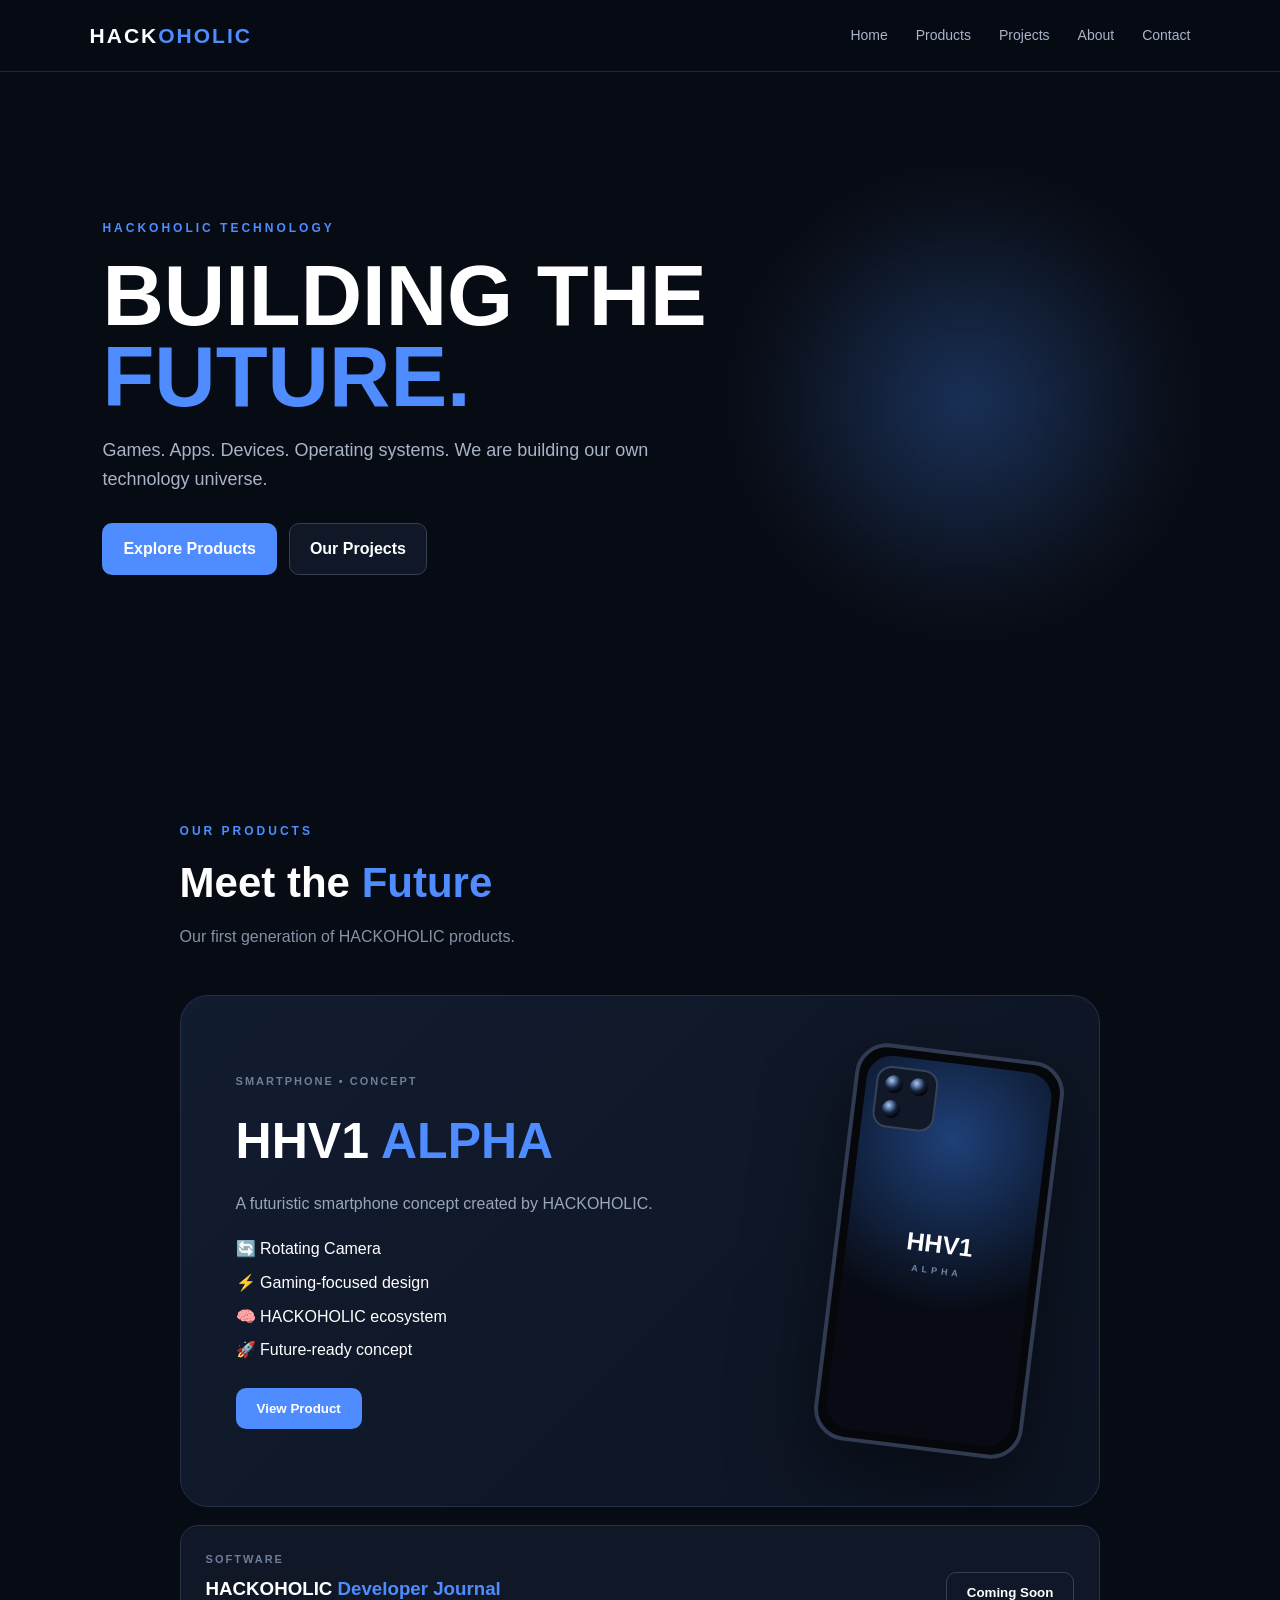
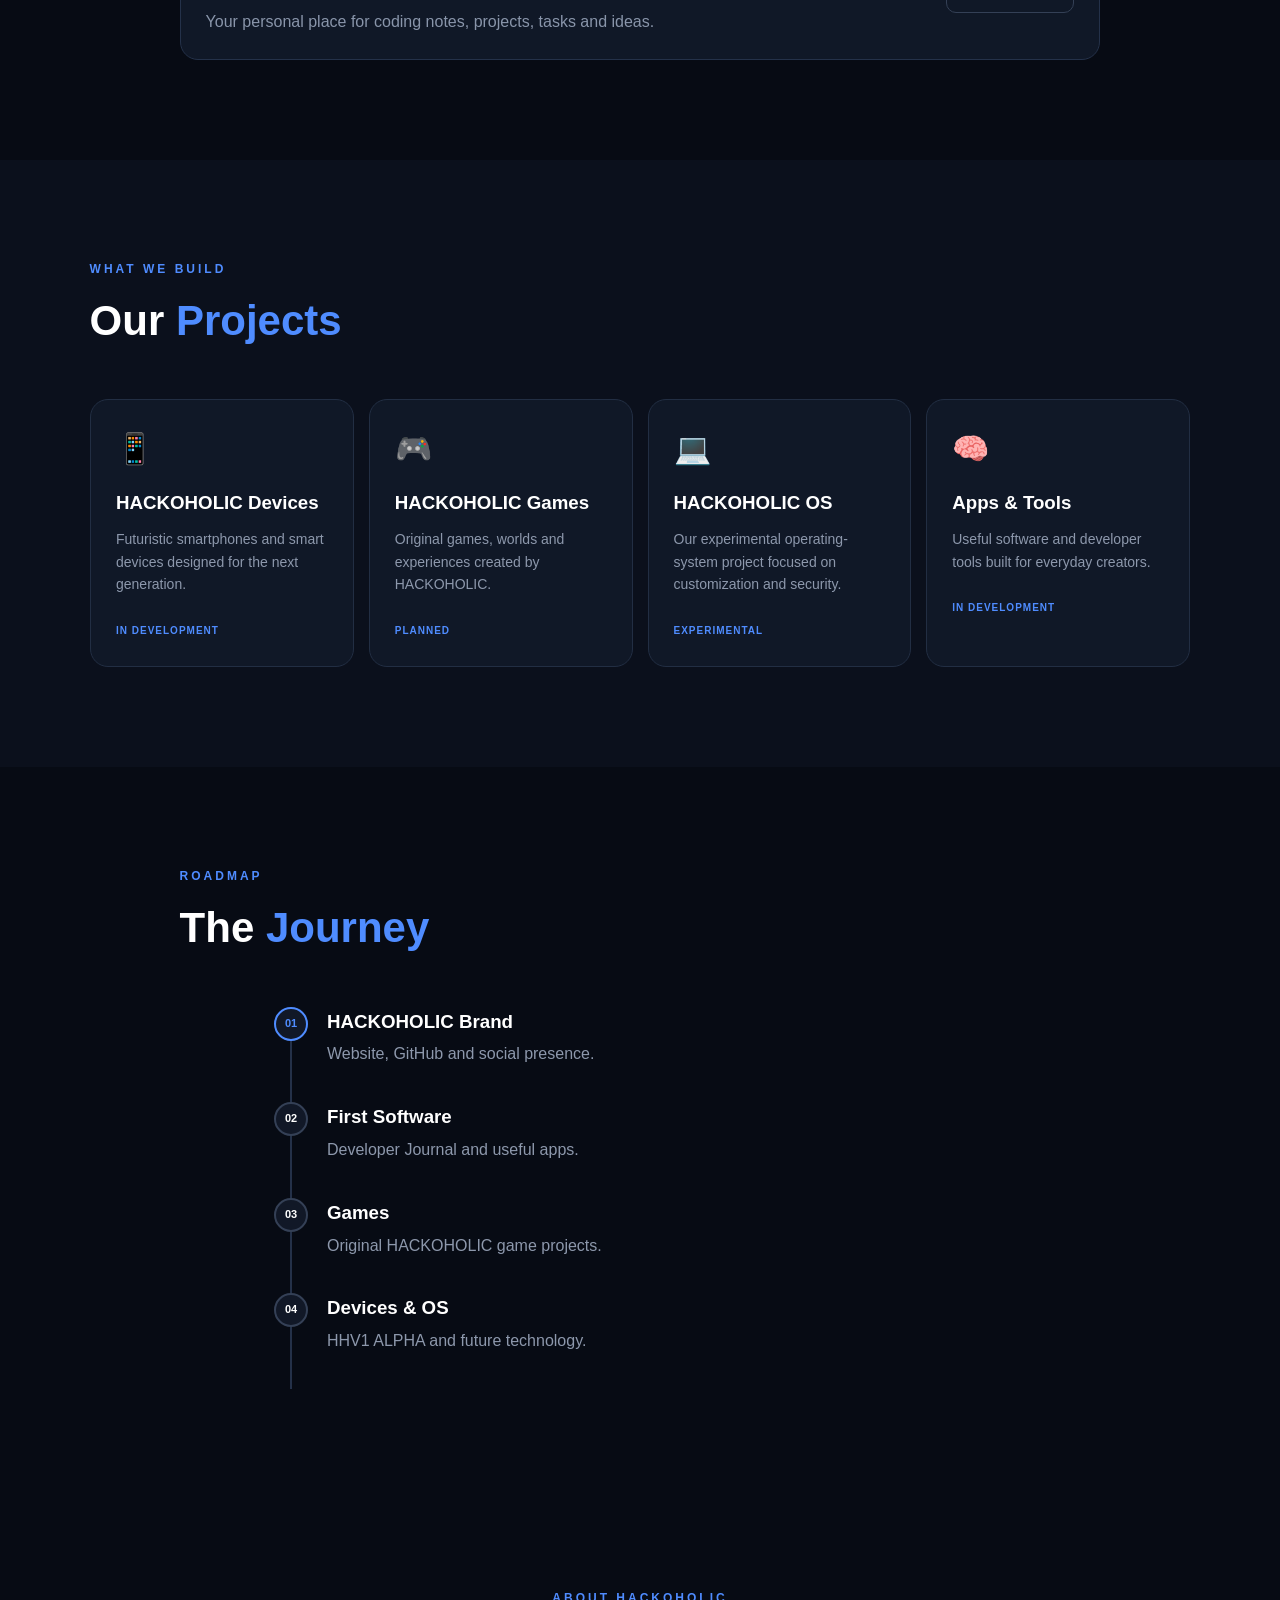
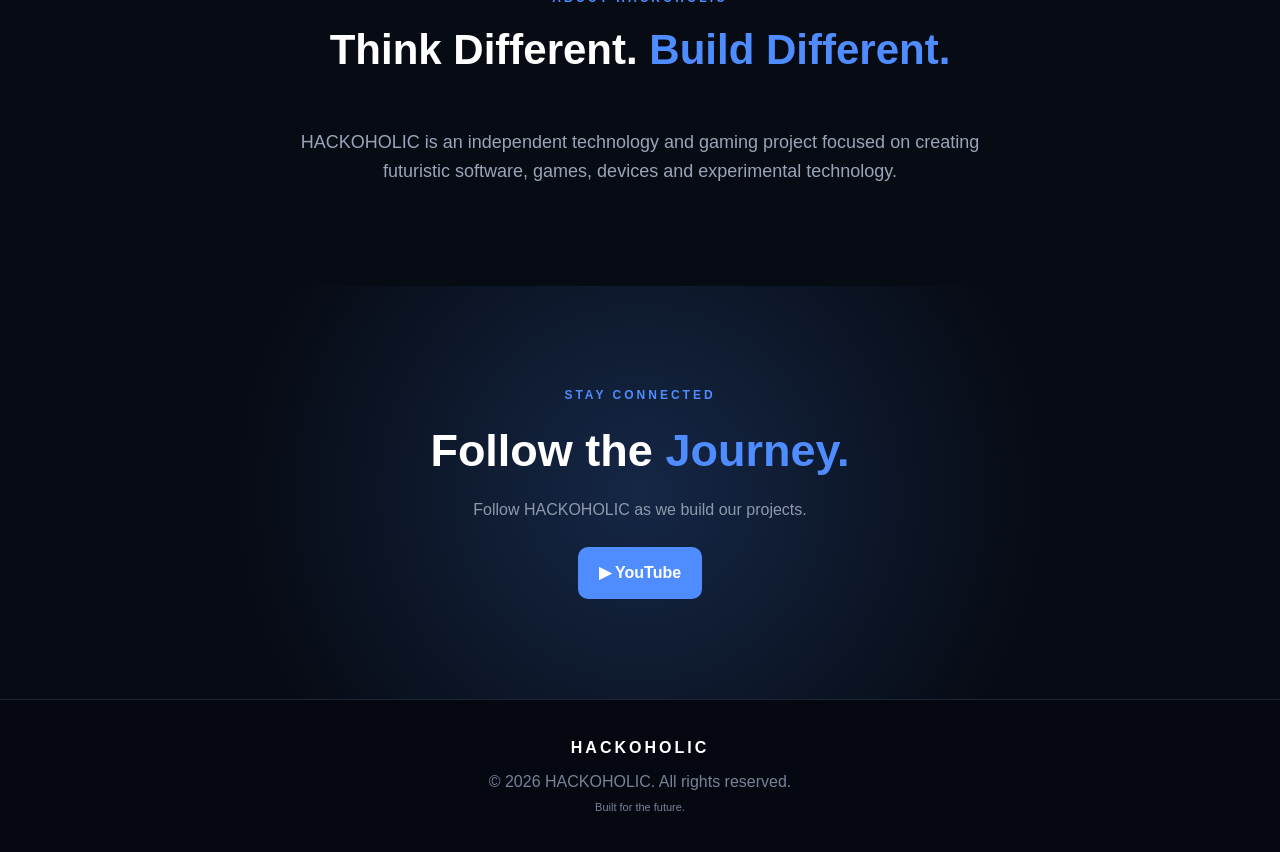
==== index.html @ c2f832a3 "Initial commit: HACKOHOLIC website" ====
<!DOCTYPE html>
<html lang="en">
<head>
    <meta charset="UTF-8">

    <meta name="viewport"
          content="width=device-width, initial-scale=1.0">

    <meta name="theme-color"
          content="#070b14">

    <meta name="description"
          content="HACKOHOLIC - Future technology, games, apps and devices.">

    <title>HACKOHOLIC | Future Starts Here</title>

    <link rel="stylesheet" href="style.css">
</head>

<body>

<!-- NAVIGATION -->

<header class="navbar">

    <a href="#home" class="logo">
        HACK<span>OHOLIC</span>
    </a>

    <button class="menu-btn" id="menuBtn">
        ☰
    </button>

    <nav id="navMenu">
        <a href="#home">Home</a>
        <a href="#products">Products</a>
        <a href="#projects">Projects</a>
        <a href="#about">About</a>
        <a href="#contact">Contact</a>
    </nav>

</header>


<!-- HOME -->

<section id="home" class="hero">

    <div class="hero-content">

        <p class="tag">
            HACKOHOLIC TECHNOLOGY
        </p>

        <h1>
            BUILDING THE
            <span>FUTURE.</span>
        </h1>

        <p class="hero-text">
            Games. Apps. Devices. Operating systems.
            We are building our own technology universe.
        </p>

        <div class="buttons">

            <a href="#products"
               class="btn primary">
                Explore Products
            </a>

            <a href="#projects"
               class="btn secondary">
                Our Projects
            </a>

        </div>

    </div>

    <div class="hero-orb"></div>

</section>


<!-- PRODUCTS -->

<section id="products" class="section">

    <div class="section-heading">

        <p class="tag">OUR PRODUCTS</p>

        <h2>
            Meet the <span>Future</span>
        </h2>

        <p>
            Our first generation of HACKOHOLIC products.
        </p>

    </div>


    <!-- HHV1 ALPHA -->

    <div class="product-card">

        <div class="product-info">

            <div class="product-label">
                SMARTPHONE • CONCEPT
            </div>

            <h3>
                HHV1 <span>ALPHA</span>
            </h3>

            <p>
                A futuristic smartphone concept created
                by HACKOHOLIC.
            </p>

            <ul>
                <li>🔄 Rotating Camera</li>
                <li>⚡ Gaming-focused design</li>
                <li>🧠 HACKOHOLIC ecosystem</li>
                <li>🚀 Future-ready concept</li>
            </ul>

            <button class="btn primary"
                    onclick="showProduct()">
                View Product
            </button>

        </div>

        <div class="phone">

            <div class="camera-module">

                <div class="lens"></div>
                <div class="lens"></div>
                <div class="lens"></div>

            </div>

            <div class="phone-screen">
                HHV1
                <small>ALPHA</small>
            </div>

        </div>

    </div>


    <!-- DEVELOPER JOURNAL -->

    <div class="simple-card">

        <div>

            <p class="product-label">
                SOFTWARE
            </p>

            <h3>
                HACKOHOLIC
                <span>Developer Journal</span>
            </h3>

            <p>
                Your personal place for coding notes,
                projects, tasks and ideas.
            </p>

        </div>

        <button class="btn secondary"
                onclick="journalComingSoon()">
            Coming Soon
        </button>

    </div>

</section>


<!-- PROJECTS -->

<section id="projects" class="section dark-section">

    <div class="section-heading">

        <p class="tag">WHAT WE BUILD</p>

        <h2>
            Our <span>Projects</span>
        </h2>

    </div>


    <div class="project-grid">

        <article class="project-card">

            <div class="project-icon">📱</div>

            <h3>HACKOHOLIC Devices</h3>

            <p>
                Futuristic smartphones and smart devices
                designed for the next generation.
            </p>

            <span>IN DEVELOPMENT</span>

        </article>


        <article class="project-card">

            <div class="project-icon">🎮</div>

            <h3>HACKOHOLIC Games</h3>

            <p>
                Original games, worlds and experiences
                created by HACKOHOLIC.
            </p>

            <span>PLANNED</span>

        </article>


        <article class="project-card">

            <div class="project-icon">💻</div>

            <h3>HACKOHOLIC OS</h3>

            <p>
                Our experimental operating-system project
                focused on customization and security.
            </p>

            <span>EXPERIMENTAL</span>

        </article>


        <article class="project-card">

            <div class="project-icon">🧠</div>

            <h3>Apps & Tools</h3>

            <p>
                Useful software and developer tools
                built for everyday creators.
            </p>

            <span>IN DEVELOPMENT</span>

        </article>

    </div>

</section>


<!-- ROADMAP -->

<section class="section">

    <div class="section-heading">

        <p class="tag">ROADMAP</p>

        <h2>
            The <span>Journey</span>
        </h2>

    </div>


    <div class="timeline">

        <div class="timeline-item active">

            <b>01</b>

            <div>
                <h3>HACKOHOLIC Brand</h3>
                <p>
                    Website, GitHub and social presence.
                </p>
            </div>

        </div>


        <div class="timeline-item">

            <b>02</b>

            <div>
                <h3>First Software</h3>
                <p>
                    Developer Journal and useful apps.
                </p>
            </div>

        </div>


        <div class="timeline-item">

            <b>03</b>

            <div>
                <h3>Games</h3>
                <p>
                    Original HACKOHOLIC game projects.
                </p>
            </div>

        </div>


        <div class="timeline-item">

            <b>04</b>

            <div>
                <h3>Devices & OS</h3>
                <p>
                    HHV1 ALPHA and future technology.
                </p>
            </div>

        </div>

    </div>

</section>


<!-- ABOUT -->

<section id="about" class="section about-section">

    <div class="section-heading">

        <p class="tag">ABOUT HACKOHOLIC</p>

        <h2>
            Think Different.
            <span>Build Different.</span>
        </h2>

    </div>

    <p class="about-text">
        HACKOHOLIC is an independent technology and
        gaming project focused on creating futuristic
        software, games, devices and experimental
        technology.
    </p>

</section>


<!-- CONTACT -->

<section id="contact" class="contact">

    <p class="tag">STAY CONNECTED</p>

    <h2>
        Follow the
        <span>Journey.</span>
    </h2>

    <p>
        Follow HACKOHOLIC as we build our projects.
    </p>

    <a href="#"
       class="btn primary"
       onclick="openYouTube()">
        ▶ YouTube
    </a>

</section>


<!-- FOOTER -->

<footer>

    <div class="footer-logo">
        HACKOHOLIC
    </div>

    <p>
        © <span id="year"></span> HACKOHOLIC.
        All rights reserved.
    </p>

    <p class="footer-small">
        Built for the future.
    </p>

</footer>


<!-- PRODUCT POPUP -->

<div id="popup" class="popup">

    <div class="popup-box">

        <button class="close"
                onclick="closeProduct()">
            ✕
        </button>

        <p class="tag">
            HACKOHOLIC
        </p>

        <h2>
            HHV1 <span>ALPHA</span>
        </h2>

        <p>
            HHV1 ALPHA is a futuristic smartphone
            concept featuring a unique rotating camera
            system and HACKOHOLIC ecosystem.
        </p>

        <div class="popup-feature">
            🔄 Rotating Camera
        </div>

        <div class="popup-feature">
            🎮 Gaming-focused concept
        </div>

        <div class="popup-feature">
            🚀 HACKOHOLIC ecosystem
        </div>

    </div>

</div>


<script src="script.js"></script>

</body>
</html>
---- style.css ----
* {
    margin: 0;
    padding: 0;
    box-sizing: border-box;
}

html {
    scroll-behavior: smooth;
}

body {
    background: #070b14;
    color: #ffffff;
    font-family: Arial, Helvetica, sans-serif;
    line-height: 1.6;
}

a {
    color: inherit;
    text-decoration: none;
}


/* NAVBAR */

.navbar {
    position: sticky;
    top: 0;
    z-index: 100;

    height: 72px;

    display: flex;
    align-items: center;
    justify-content: space-between;

    padding: 0 7%;

    background: rgba(7, 11, 20, 0.92);

    border-bottom: 1px solid #1d2638;

    backdrop-filter: blur(12px);
}

.logo {
    font-size: 21px;
    font-weight: 900;
    letter-spacing: 2px;
}

.logo span,
h1 span,
h2 span,
h3 span {
    color: #4f8cff;
}

nav {
    display: flex;
    gap: 28px;
}

nav a {
    color: #aab4c8;
    font-size: 14px;
    transition: 0.2s;
}

nav a:hover {
    color: #ffffff;
}

.menu-btn {
    display: none;

    background: none;
    border: none;

    color: white;
    font-size: 25px;
}


/* HERO */

.hero {
    min-height: 650px;

    position: relative;
    overflow: hidden;

    display: flex;
    align-items: center;

    padding: 80px 8%;
}

.hero-content {
    position: relative;
    z-index: 2;

    max-width: 700px;
}

.tag {
    color: #4f8cff;

    font-size: 12px;
    font-weight: bold;

    letter-spacing: 3px;
}

.hero h1 {
    font-size: clamp(45px, 8vw, 85px);

    line-height: 0.95;

    margin: 18px 0;
}

.hero-text {
    color: #aab4c8;

    max-width: 580px;

    font-size: 18px;

    margin-bottom: 30px;
}

.buttons {
    display: flex;
    gap: 12px;
    flex-wrap: wrap;
}

.btn {
    display: inline-block;

    border-radius: 10px;

    padding: 12px 20px;

    font-weight: bold;

    border: 1px solid transparent;

    cursor: pointer;

    transition: 0.2s;
}

.primary {
    background: #4f8cff;
    color: white;
}

.primary:hover {
    transform: translateY(-2px);
    background: #3475e8;
}

.secondary {
    border-color: #344056;
    color: white;
    background: #101827;
}

.secondary:hover {
    border-color: #4f8cff;
}


/* HERO ORB */

.hero-orb {
    position: absolute;

    width: 500px;
    height: 500px;

    right: 5%;
    top: 80px;

    border-radius: 50%;

    background:
        radial-gradient(
            circle,
            #315ea8,
            #111827 55%,
            transparent 70%
        );

    opacity: 0.45;

    filter: blur(10px);
}


/* SECTIONS */

.section {
    max-width: 1100px;

    margin: auto;

    padding: 100px 7%;
}

.dark-section {
    max-width: none;

    background: #0b101c;
}

.section-heading {
    margin-bottom: 45px;
}

.section-heading h2 {
    font-size: 42px;
    margin: 8px 0;
}

.section-heading p:last-child {
    color: #8792a7;
}


/* PRODUCT */

.product-card {
    min-height: 480px;

    display: flex;
    align-items: center;
    justify-content: space-between;

    gap: 50px;

    padding: 55px;

    background:
        linear-gradient(
            135deg,
            #121c2f,
            #0d1422
        );

    border: 1px solid #243149;

    border-radius: 28px;

    overflow: hidden;
}

.product-info {
    max-width: 550px;
}

.product-label {
    color: #6f7e98;

    font-size: 11px;

    letter-spacing: 2px;

    font-weight: bold;
}

.product-info h3 {
    font-size: 50px;

    margin: 10px 0;
}

.product-info p {
    color: #9ba6ba;

    margin-bottom: 20px;
}

.product-info ul {
    list-style: none;

    margin-bottom: 25px;
}

.product-info li {
    margin: 8px 0;
}


/* PHONE */

.phone {
    width: 210px;
    height: 400px;

    flex-shrink: 0;

    border-radius: 32px;

    border: 4px solid #303b51;

    background: #05070b;

    position: relative;

    transform: rotate(7deg);

    box-shadow:
        0 25px 80px rgba(0, 0, 0, 0.5);
}

.phone-screen {
    position: absolute;

    inset: 8px;

    border-radius: 25px;

    display: flex;
    align-items: center;
    justify-content: center;

    flex-direction: column;

    font-size: 25px;
    font-weight: bold;

    background:
        radial-gradient(
            circle at 50% 20%,
            #1e4078,
            #080b14 55%
        );
}

.phone-screen small {
    font-size: 9px;

    letter-spacing: 4px;

    color: #7285a7;
}

.camera-module {
    position: absolute;

    z-index: 5;

    top: 18px;
    left: 18px;

    width: 62px;
    height: 62px;

    padding: 7px;

    display: grid;
    grid-template-columns: repeat(2, 1fr);

    gap: 5px;

    border-radius: 15px;

    background: #111827;

    border: 2px solid #36435a;
}

.lens {
    width: 18px;
    height: 18px;

    border-radius: 50%;

    background:
        radial-gradient(
            circle at 35% 30%,
            #a9caff,
            #14243f 45%,
            #05070b 70%
        );
}


/* SIMPLE CARD */

.simple-card {
    margin-top: 18px;

    padding: 25px;

    display: flex;
    align-items: center;
    justify-content: space-between;

    gap: 20px;

    background: #101827;

    border: 1px solid #243149;

    border-radius: 18px;
}

.simple-card h3 {
    margin: 5px 0;
}

.simple-card p:last-child {
    color: #8995aa;
}


/* PROJECTS */

.project-grid {
    max-width: 1100px;

    margin: auto;

    display: grid;

    grid-template-columns:
        repeat(4, 1fr);

    gap: 15px;
}

.project-card {
    padding: 25px;

    background: #101827;

    border: 1px solid #222e43;

    border-radius: 18px;

    transition: 0.2s;
}

.project-card:hover {
    transform: translateY(-5px);

    border-color: #4f8cff;
}

.project-icon {
    font-size: 30px;

    margin-bottom: 15px;
}

.project-card p {
    color: #8d98ac;

    font-size: 14px;

    margin: 10px 0 20px;
}

.project-card span {
    color: #4f8cff;

    font-size: 10px;

    font-weight: bold;

    letter-spacing: 1px;
}


/* TIMELINE */

.timeline {
    border-left: 2px solid #243149;

    max-width: 700px;

    margin: auto;
}

.timeline-item {
    display: flex;

    gap: 20px;

    position: relative;

    padding: 0 0 35px 35px;
}

.timeline-item b {
    position: absolute;

    left: -18px;

    width: 34px;
    height: 34px;

    display: grid;
    place-items: center;

    border-radius: 50%;

    background: #111827;

    border: 2px solid #344056;

    font-size: 11px;
}

.timeline-item.active b {
    border-color: #4f8cff;
    color: #4f8cff;
}

.timeline-item h3 {
    margin-bottom: 5px;
}

.timeline-item p {
    color: #8d98ac;
}


/* ABOUT */

.about-section {
    text-align: center;
}

.about-text {
    max-width: 750px;

    margin: auto;

    color: #9aa5b9;

    font-size: 18px;
}


/* CONTACT */

.contact {
    text-align: center;

    padding: 100px 20px;

    background:
        radial-gradient(
            circle at center,
            #152746,
            #070b14 60%
        );
}

.contact h2 {
    font-size: 45px;

    margin: 10px 0;
}

.contact > p:not(.tag) {
    color: #8e99ac;

    margin-bottom: 25px;
}


/* FOOTER */

footer {
    padding: 35px 20px;

    text-align: center;

    background: #050810;

    border-top: 1px solid #1c2637;

    color: #778399;
}

.footer-logo {
    color: white;

    font-weight: bold;

    letter-spacing: 3px;

    margin-bottom: 8px;
}

.footer-small {
    margin-top: 5px;

    font-size: 11px;
}


/* POPUP */

.popup {
    display: none;

    position: fixed;

    inset: 0;

    z-index: 500;

    background: rgba(0, 0, 0, 0.75);

    align-items: center;
    justify-content: center;

    padding: 20px;
}

.popup.show {
    display: flex;
}

.popup-box {
    position: relative;

    max-width: 500px;

    width: 100%;

    padding: 35px;

    border-radius: 22px;

    background: #111827;

    border: 1px solid #344056;
}

.popup-box h2 {
    font-size: 35px;

    margin: 8px 0 15px;
}

.popup-box > p:not(.tag) {
    color: #9aa5b9;

    margin-bottom: 20px;
}

.close {
    position: absolute;

    top: 15px;
    right: 15px;

    border: none;

    background: #1c2637;

    color: white;

    width: 35px;
    height: 35px;

    border-radius: 9px;

    cursor: pointer;
}

.popup-feature {
    padding: 12px;

    margin-top: 8px;

    background: #172236;

    border-radius: 10px;
}


/* MOBILE */

@media (max-width: 800px) {

    .navbar {
        padding: 0 5%;
    }

    .menu-btn {
        display: block;
    }

    nav {
        display: none;

        position: absolute;

        top: 72px;
        left: 0;
        right: 0;

        padding: 20px;

        flex-direction: column;

        background: #0b101c;

        border-bottom: 1px solid #243149;
    }

    nav.show {
        display: flex;
    }

    .hero {
        min-height: 600px;

        padding: 70px 7%;
    }

    .hero-orb {
        width: 350px;
        height: 350px;

        right: -120px;
    }

    .product-card {
        padding: 30px;

        flex-direction: column;

        align-items: flex-start;
    }

    .phone {
        align-self: center;

        transform: rotate(3deg);
    }

    .project-grid {
        grid-template-columns: 1fr 1fr;
    }

    .section-heading h2 {
        font-size: 34px;
    }

    .simple-card {
        flex-direction: column;

        align-items: flex-start;
    }
}


@media (max-width: 500px) {

    .project-grid {
        grid-template-columns: 1fr;
    }

    .product-info h3 {
        font-size: 38px;
    }

    .hero h1 {
        font-size: 50px;
    }
}
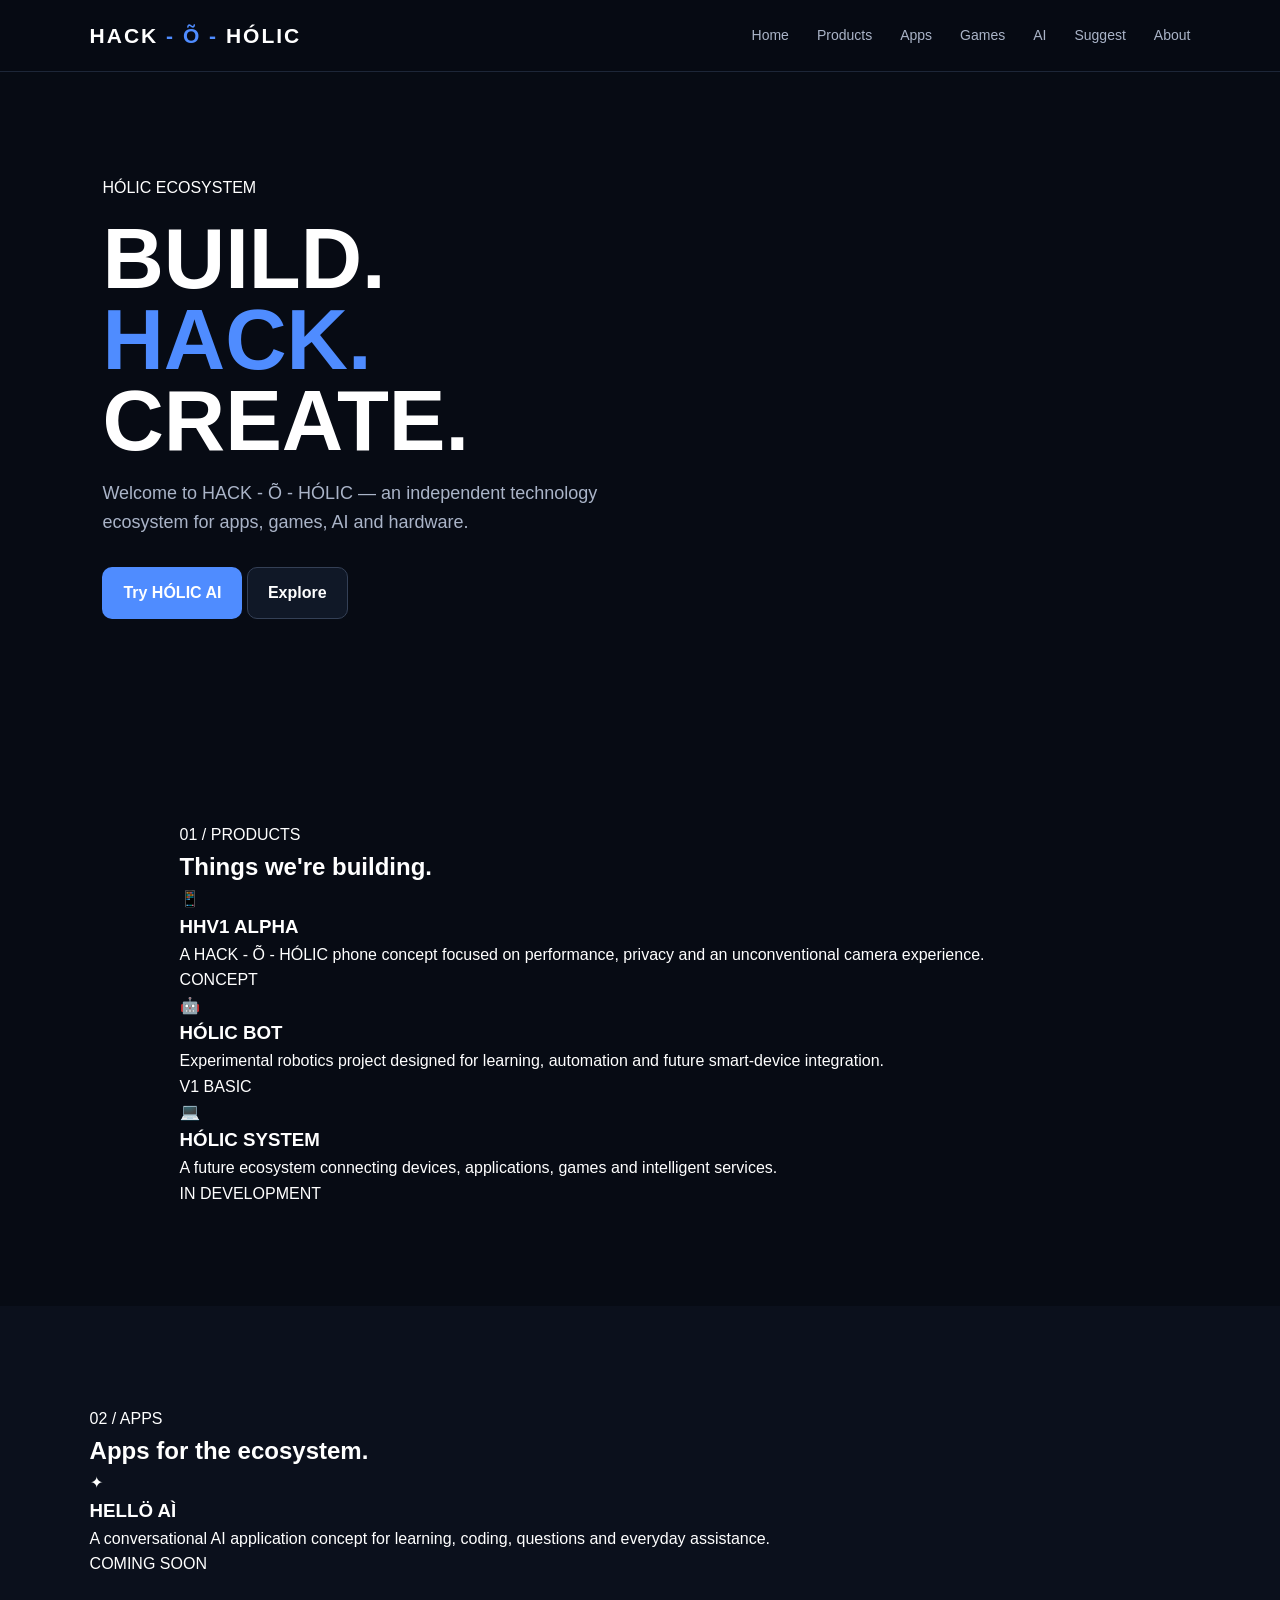
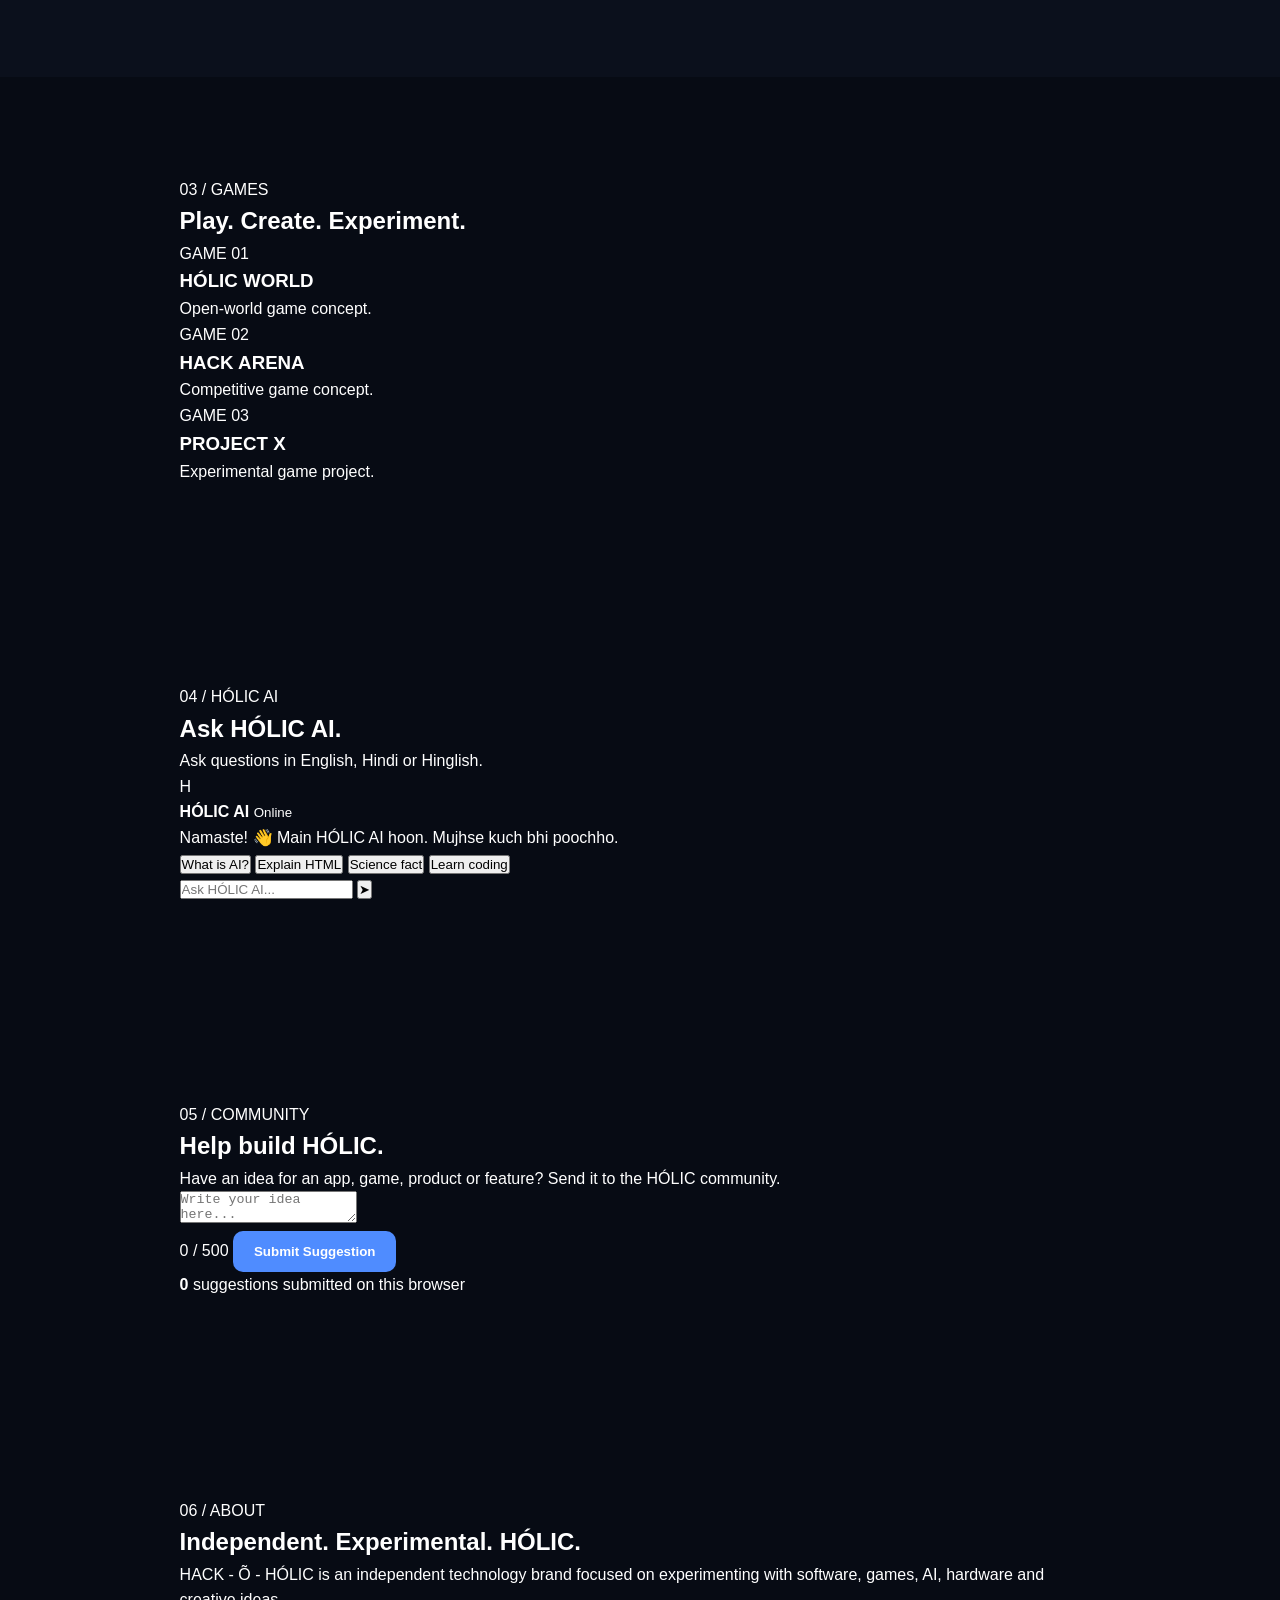
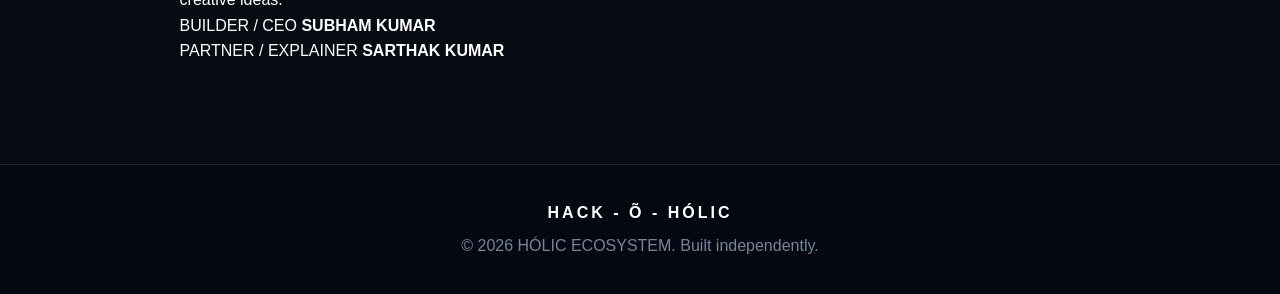
==== commit 80423e6e: "Revise index.html for HACK - Õ - HÓLIC website Updated the HTML structure and content for the HACK -" ====
--- a/index.html
+++ b/index.html
@@ -1,466 +1,244 @@
 <!DOCTYPE html>
 <html lang="en">
 <head>
-    <meta charset="UTF-8">
-
-    <meta name="viewport"
-          content="width=device-width, initial-scale=1.0">
-
-    <meta name="theme-color"
-          content="#070b14">
-
-    <meta name="description"
-          content="HACKOHOLIC - Future technology, games, apps and devices.">
-
-    <title>HACKOHOLIC | Future Starts Here</title>
-
-    <link rel="stylesheet" href="style.css">
+  <meta charset="UTF-8">
+  <meta name="viewport" content="width=device-width, initial-scale=1.0">
+  <meta name="description" content="HACK - Õ - HÓLIC — technology, AI, apps, games and innovation.">
+  <title>HACK - Õ - HÓLIC</title>
+  <link rel="stylesheet" href="style.css">
 </head>
 
 <body>
 
-<!-- NAVIGATION -->
-
 <header class="navbar">
-
-    <a href="#home" class="logo">
-        HACK<span>OHOLIC</span>
-    </a>
-
-    <button class="menu-btn" id="menuBtn">
-        ☰
-    </button>
-
-    <nav id="navMenu">
-        <a href="#home">Home</a>
-        <a href="#products">Products</a>
-        <a href="#projects">Projects</a>
-        <a href="#about">About</a>
-        <a href="#contact">Contact</a>
-    </nav>
-
+  <div class="logo">HACK<span> - Õ - </span>HÓLIC</div>
+
+  <button class="menu-btn" id="menuBtn">☰</button>
+
+  <nav id="nav">
+    <a href="#home">Home</a>
+    <a href="#products">Products</a>
+    <a href="#apps">Apps</a>
+    <a href="#games">Games</a>
+    <a href="#ai">AI</a>
+    <a href="#suggest">Suggest</a>
+    <a href="#about">About</a>
+  </nav>
 </header>
 
-
-<!-- HOME -->
+<main>
 
 <section id="home" class="hero">
-
-    <div class="hero-content">
-
-        <p class="tag">
-            HACKOHOLIC TECHNOLOGY
-        </p>
-
-        <h1>
-            BUILDING THE
-            <span>FUTURE.</span>
-        </h1>
-
-        <p class="hero-text">
-            Games. Apps. Devices. Operating systems.
-            We are building our own technology universe.
-        </p>
-
-        <div class="buttons">
-
-            <a href="#products"
-               class="btn primary">
-                Explore Products
-            </a>
-
-            <a href="#projects"
-               class="btn secondary">
-                Our Projects
-            </a>
-
-        </div>
-
-    </div>
-
-    <div class="hero-orb"></div>
-
-</section>
-
-
-<!-- PRODUCTS -->
+  <div class="hero-content">
+    <p class="badge">HÓLIC ECOSYSTEM</p>
+
+    <h1>BUILD.<br><span>HACK.</span><br>CREATE.</h1>
+
+    <p class="hero-text">
+      Welcome to HACK - Õ - HÓLIC — an independent technology ecosystem
+      for apps, games, AI and hardware.
+    </p>
+
+    <div class="hero-buttons">
+      <a href="#ai" class="btn primary">Try HÓLIC AI</a>
+      <a href="#products" class="btn secondary">Explore</a>
+    </div>
+  </div>
+</section>
+
 
 <section id="products" class="section">
-
-    <div class="section-heading">
-
-        <p class="tag">OUR PRODUCTS</p>
-
-        <h2>
-            Meet the <span>Future</span>
-        </h2>
-
-        <p>
-            Our first generation of HACKOHOLIC products.
-        </p>
-
-    </div>
-
-
-    <!-- HHV1 ALPHA -->
-
-    <div class="product-card">
-
-        <div class="product-info">
-
-            <div class="product-label">
-                SMARTPHONE • CONCEPT
-            </div>
-
-            <h3>
-                HHV1 <span>ALPHA</span>
-            </h3>
-
-            <p>
-                A futuristic smartphone concept created
-                by HACKOHOLIC.
-            </p>
-
-            <ul>
-                <li>🔄 Rotating Camera</li>
-                <li>⚡ Gaming-focused design</li>
-                <li>🧠 HACKOHOLIC ecosystem</li>
-                <li>🚀 Future-ready concept</li>
-            </ul>
-
-            <button class="btn primary"
-                    onclick="showProduct()">
-                View Product
-            </button>
-
-        </div>
-
-        <div class="phone">
-
-            <div class="camera-module">
-
-                <div class="lens"></div>
-                <div class="lens"></div>
-                <div class="lens"></div>
-
-            </div>
-
-            <div class="phone-screen">
-                HHV1
-                <small>ALPHA</small>
-            </div>
-
-        </div>
-
-    </div>
-
-
-    <!-- DEVELOPER JOURNAL -->
-
-    <div class="simple-card">
-
-        <div>
-
-            <p class="product-label">
-                SOFTWARE
-            </p>
-
-            <h3>
-                HACKOHOLIC
-                <span>Developer Journal</span>
-            </h3>
-
-            <p>
-                Your personal place for coding notes,
-                projects, tasks and ideas.
-            </p>
-
-        </div>
-
-        <button class="btn secondary"
-                onclick="journalComingSoon()">
-            Coming Soon
-        </button>
-
-    </div>
-
-</section>
-
-
-<!-- PROJECTS -->
-
-<section id="projects" class="section dark-section">
-
-    <div class="section-heading">
-
-        <p class="tag">WHAT WE BUILD</p>
-
-        <h2>
-            Our <span>Projects</span>
-        </h2>
-
-    </div>
-
-
-    <div class="project-grid">
-
-        <article class="project-card">
-
-            <div class="project-icon">📱</div>
-
-            <h3>HACKOHOLIC Devices</h3>
-
-            <p>
-                Futuristic smartphones and smart devices
-                designed for the next generation.
-            </p>
-
-            <span>IN DEVELOPMENT</span>
-
-        </article>
-
-
-        <article class="project-card">
-
-            <div class="project-icon">🎮</div>
-
-            <h3>HACKOHOLIC Games</h3>
-
-            <p>
-                Original games, worlds and experiences
-                created by HACKOHOLIC.
-            </p>
-
-            <span>PLANNED</span>
-
-        </article>
-
-
-        <article class="project-card">
-
-            <div class="project-icon">💻</div>
-
-            <h3>HACKOHOLIC OS</h3>
-
-            <p>
-                Our experimental operating-system project
-                focused on customization and security.
-            </p>
-
-            <span>EXPERIMENTAL</span>
-
-        </article>
-
-
-        <article class="project-card">
-
-            <div class="project-icon">🧠</div>
-
-            <h3>Apps & Tools</h3>
-
-            <p>
-                Useful software and developer tools
-                built for everyday creators.
-            </p>
-
-            <span>IN DEVELOPMENT</span>
-
-        </article>
-
-    </div>
-
-</section>
-
-
-<!-- ROADMAP -->
-
-<section class="section">
-
-    <div class="section-heading">
-
-        <p class="tag">ROADMAP</p>
-
-        <h2>
-            The <span>Journey</span>
-        </h2>
-
-    </div>
-
-
-    <div class="timeline">
-
-        <div class="timeline-item active">
-
-            <b>01</b>
-
-            <div>
-                <h3>HACKOHOLIC Brand</h3>
-                <p>
-                    Website, GitHub and social presence.
-                </p>
-            </div>
-
-        </div>
-
-
-        <div class="timeline-item">
-
-            <b>02</b>
-
-            <div>
-                <h3>First Software</h3>
-                <p>
-                    Developer Journal and useful apps.
-                </p>
-            </div>
-
-        </div>
-
-
-        <div class="timeline-item">
-
-            <b>03</b>
-
-            <div>
-                <h3>Games</h3>
-                <p>
-                    Original HACKOHOLIC game projects.
-                </p>
-            </div>
-
-        </div>
-
-
-        <div class="timeline-item">
-
-            <b>04</b>
-
-            <div>
-                <h3>Devices & OS</h3>
-                <p>
-                    HHV1 ALPHA and future technology.
-                </p>
-            </div>
-
-        </div>
-
-    </div>
-
-</section>
-
-
-<!-- ABOUT -->
-
-<section id="about" class="section about-section">
-
-    <div class="section-heading">
-
-        <p class="tag">ABOUT HACKOHOLIC</p>
-
-        <h2>
-            Think Different.
-            <span>Build Different.</span>
-        </h2>
-
-    </div>
-
-    <p class="about-text">
-        HACKOHOLIC is an independent technology and
-        gaming project focused on creating futuristic
-        software, games, devices and experimental
-        technology.
-    </p>
-
-</section>
-
-
-<!-- CONTACT -->
-
-<section id="contact" class="contact">
-
-    <p class="tag">STAY CONNECTED</p>
-
-    <h2>
-        Follow the
-        <span>Journey.</span>
-    </h2>
-
-    <p>
-        Follow HACKOHOLIC as we build our projects.
-    </p>
-
-    <a href="#"
-       class="btn primary"
-       onclick="openYouTube()">
-        ▶ YouTube
-    </a>
-
-</section>
-
-
-<!-- FOOTER -->
+  <p class="section-tag">01 / PRODUCTS</p>
+  <h2>Things we're building.</h2>
+
+  <div class="cards">
+
+    <article class="card">
+      <div class="card-icon">📱</div>
+      <h3>HHV1 ALPHA</h3>
+      <p>
+        A HACK - Õ - HÓLIC phone concept focused on performance,
+        privacy and an unconventional camera experience.
+      </p>
+      <span class="status">CONCEPT</span>
+    </article>
+
+    <article class="card">
+      <div class="card-icon">🤖</div>
+      <h3>HÓLIC BOT</h3>
+      <p>
+        Experimental robotics project designed for learning,
+        automation and future smart-device integration.
+      </p>
+      <span class="status">V1 BASIC</span>
+    </article>
+
+    <article class="card">
+      <div class="card-icon">💻</div>
+      <h3>HÓLIC SYSTEM</h3>
+      <p>
+        A future ecosystem connecting devices, applications,
+        games and intelligent services.
+      </p>
+      <span class="status">IN DEVELOPMENT</span>
+    </article>
+
+  </div>
+</section>
+
+
+<section id="apps" class="section dark-section">
+  <p class="section-tag">02 / APPS</p>
+  <h2>Apps for the ecosystem.</h2>
+
+  <div class="feature">
+    <div>
+      <p class="big-icon">✦</p>
+      <h3>HELLÖ AÌ</h3>
+      <p>
+        A conversational AI application concept for learning,
+        coding, questions and everyday assistance.
+      </p>
+    </div>
+
+    <div class="feature-label">COMING SOON</div>
+  </div>
+</section>
+
+
+<section id="games" class="section">
+  <p class="section-tag">03 / GAMES</p>
+  <h2>Play. Create. Experiment.</h2>
+
+  <div class="game-grid">
+    <div class="game-card">
+      <span>GAME 01</span>
+      <h3>HÓLIC WORLD</h3>
+      <p>Open-world game concept.</p>
+    </div>
+
+    <div class="game-card">
+      <span>GAME 02</span>
+      <h3>HACK ARENA</h3>
+      <p>Competitive game concept.</p>
+    </div>
+
+    <div class="game-card">
+      <span>GAME 03</span>
+      <h3>PROJECT X</h3>
+      <p>Experimental game project.</p>
+    </div>
+  </div>
+</section>
+
+
+<section id="ai" class="section ai-section">
+  <p class="section-tag">04 / HÓLIC AI</p>
+  <h2>Ask HÓLIC AI.</h2>
+  <p class="section-intro">
+    Ask questions in English, Hindi or Hinglish.
+  </p>
+
+  <div class="ai-box">
+
+    <div class="ai-header">
+      <div class="ai-avatar">H</div>
+      <div>
+        <strong>HÓLIC AI</strong>
+        <small>Online</small>
+      </div>
+    </div>
+
+    <div id="chatMessages" class="chat-messages">
+      <div class="message ai-message">
+        Namaste! 👋 Main HÓLIC AI hoon. Mujhse kuch bhi poochho.
+      </div>
+    </div>
+
+    <div class="suggestions">
+      <button data-question="What is artificial intelligence?">What is AI?</button>
+      <button data-question="Explain HTML in simple words.">Explain HTML</button>
+      <button data-question="Give me a science fact.">Science fact</button>
+      <button data-question="Help me learn coding.">Learn coding</button>
+    </div>
+
+    <form id="chatForm" class="chat-input">
+      <input
+        id="userInput"
+        type="text"
+        placeholder="Ask HÓLIC AI..."
+        autocomplete="off"
+        required
+      >
+      <button type="submit">➤</button>
+    </form>
+
+  </div>
+</section>
+
+
+<section id="suggest" class="section">
+  <p class="section-tag">05 / COMMUNITY</p>
+  <h2>Help build HÓLIC.</h2>
+
+  <p class="section-intro">
+    Have an idea for an app, game, product or feature?
+    Send it to the HÓLIC community.
+  </p>
+
+  <div class="suggest-box">
+
+    <textarea
+      id="suggestionText"
+      maxlength="500"
+      placeholder="Write your idea here..."
+    ></textarea>
+
+    <div class="suggest-bottom">
+      <span id="charCount">0 / 500</span>
+      <button id="suggestButton" class="btn primary">Submit Suggestion</button>
+    </div>
+
+    <div class="counter">
+      <strong id="suggestionCount">0</strong>
+      <span>suggestions submitted on this browser</span>
+    </div>
+
+    <p id="suggestStatus"></p>
+  </div>
+</section>
+
+
+<section id="about" class="section about">
+  <p class="section-tag">06 / ABOUT</p>
+  <h2>Independent. Experimental. HÓLIC.</h2>
+
+  <p>
+    HACK - Õ - HÓLIC is an independent technology brand focused on
+    experimenting with software, games, AI, hardware and creative ideas.
+  </p>
+
+  <div class="credits">
+    <div>
+      <span>BUILDER / CEO</span>
+      <strong>SUBHAM KUMAR</strong>
+    </div>
+
+    <div>
+      <span>PARTNER / EXPLAINER</span>
+      <strong>SARTHAK KUMAR</strong>
+    </div>
+  </div>
+</section>
+
+</main>
+
 
 <footer>
-
-    <div class="footer-logo">
-        HACKOHOLIC
-    </div>
-
-    <p>
-        © <span id="year"></span> HACKOHOLIC.
-        All rights reserved.
-    </p>
-
-    <p class="footer-small">
-        Built for the future.
-    </p>
-
+  <div class="footer-logo">HACK - Õ - HÓLIC</div>
+  <p>© 2026 HÓLIC ECOSYSTEM. Built independently.</p>
 </footer>
 
-
-<!-- PRODUCT POPUP -->
-
-<div id="popup" class="popup">
-
-    <div class="popup-box">
-
-        <button class="close"
-                onclick="closeProduct()">
-            ✕
-        </button>
-
-        <p class="tag">
-            HACKOHOLIC
-        </p>
-
-        <h2>
-            HHV1 <span>ALPHA</span>
-        </h2>
-
-        <p>
-            HHV1 ALPHA is a futuristic smartphone
-            concept featuring a unique rotating camera
-            system and HACKOHOLIC ecosystem.
-        </p>
-
-        <div class="popup-feature">
-            🔄 Rotating Camera
-        </div>
-
-        <div class="popup-feature">
-            🎮 Gaming-focused concept
-        </div>
-
-        <div class="popup-feature">
-            🚀 HACKOHOLIC ecosystem
-        </div>
-
-    </div>
-
-</div>
-
-
 <script src="script.js"></script>
-
 </body>
-</html>+                                   </html>
